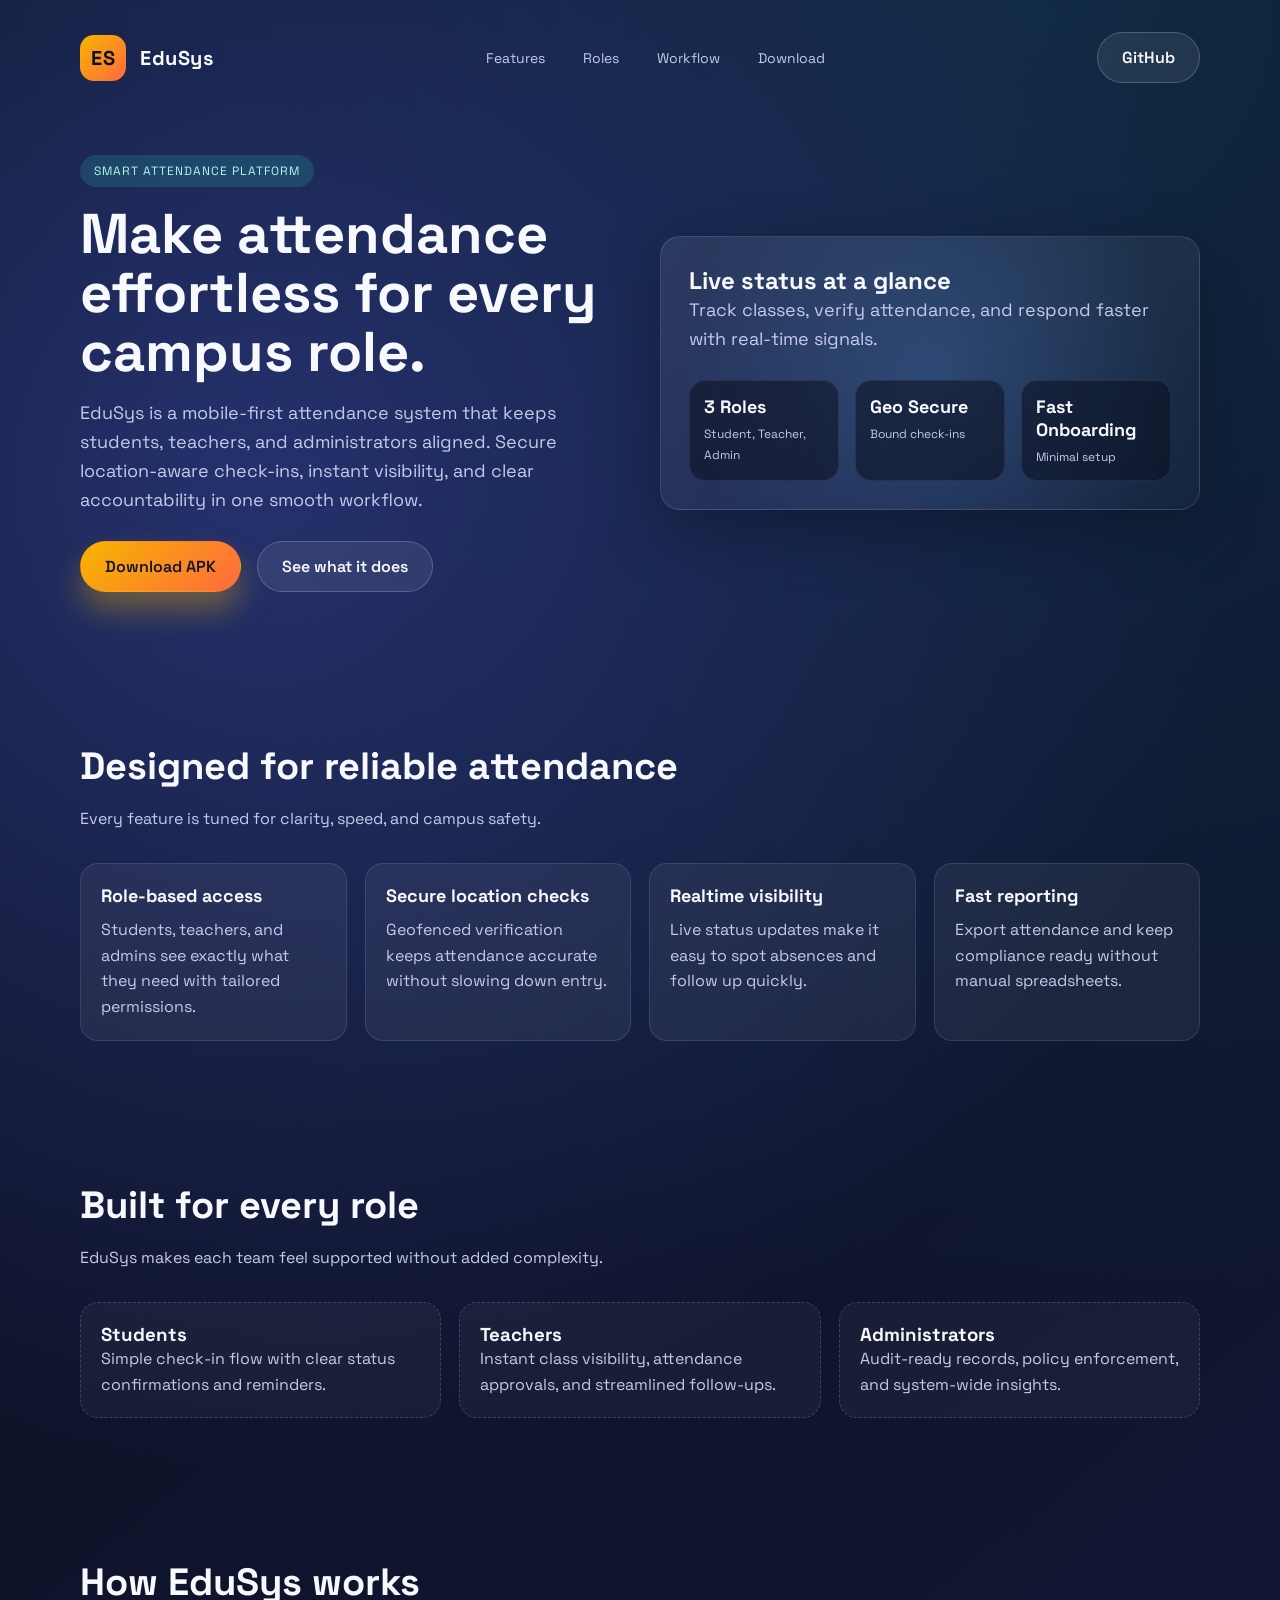
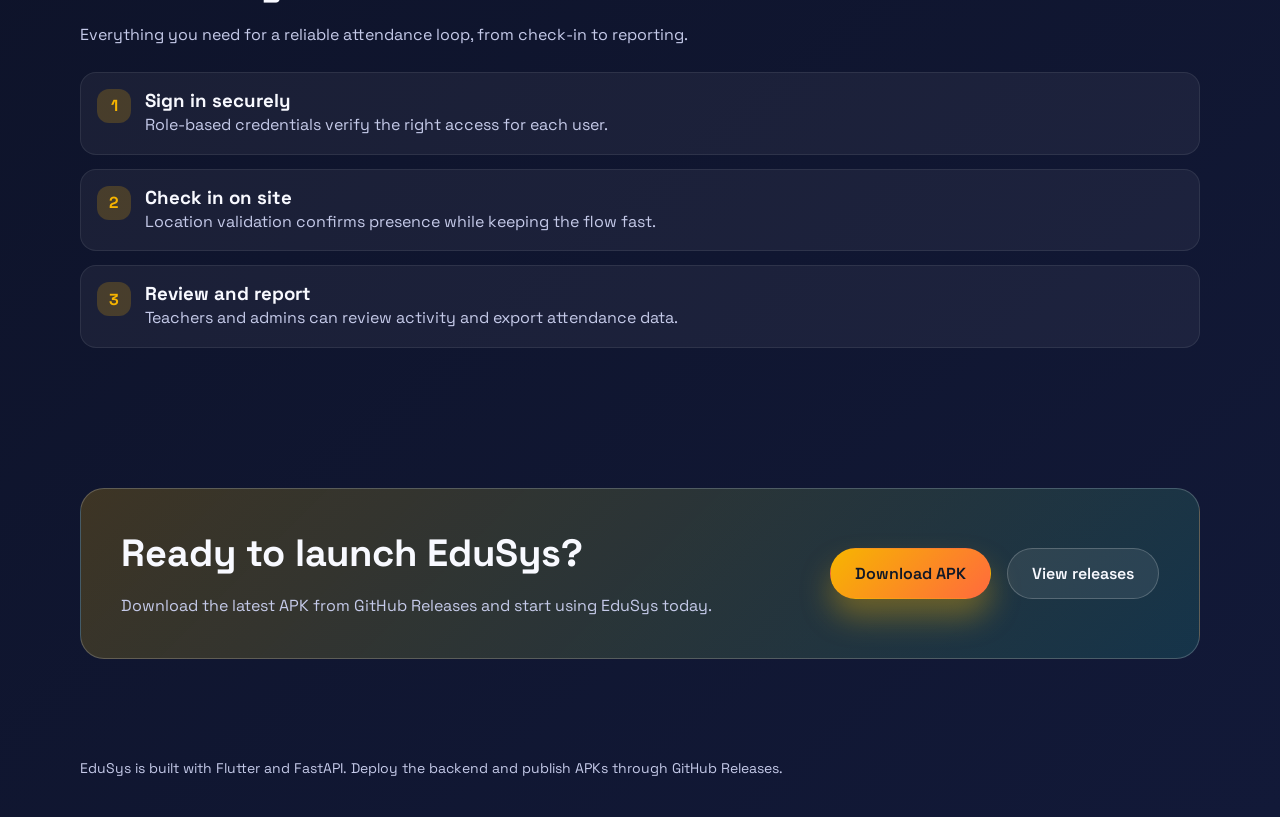
==== docs/index.html @ 2bd767e4 "Add EduSys landing page with APK download" ====
<!DOCTYPE html>
<html lang="en">
<head>
  <meta charset="UTF-8" />
  <meta name="viewport" content="width=device-width, initial-scale=1" />
  <meta name="description" content="EduSys is a role-based attendance platform with secure check-ins, real-time visibility, and mobile-first workflows." />
  <title>EduSys | Smart Attendance</title>
  <link rel="preconnect" href="https://fonts.googleapis.com" />
  <link rel="preconnect" href="https://fonts.gstatic.com" crossorigin />
  <link href="https://fonts.googleapis.com/css2?family=Space+Grotesk:wght@400;500;600;700&display=swap" rel="stylesheet" />
  <link rel="stylesheet" href="styles.css" />
</head>
<body>
  <header>
    <div class="container nav">
      <div class="brand">
        <div class="logo">ES</div>
        <span>EduSys</span>
      </div>
      <nav class="nav-links">
        <a href="#features">Features</a>
        <a href="#roles">Roles</a>
        <a href="#flow">Workflow</a>
        <a href="#download">Download</a>
      </nav>
      <a class="button button-secondary" href="https://github.com/NihalMishra3009/EduSys">GitHub</a>
    </div>
  </header>

  <main class="container">
    <section class="hero">
      <div>
        <div class="badge fade-in">Smart Attendance Platform</div>
        <h1 class="fade-in delay-1">Make attendance effortless for every campus role.</h1>
        <p class="fade-in delay-2">
          EduSys is a mobile-first attendance system that keeps students, teachers, and administrators aligned. Secure
          location-aware check-ins, instant visibility, and clear accountability in one smooth workflow.
        </p>
        <div class="cta-row fade-in delay-3">
          <a class="button button-primary" href="https://github.com/NihalMishra3009/EduSys/releases/latest/download/EduSys.apk">
            Download APK
          </a>
          <a class="button button-secondary" href="#features">See what it does</a>
        </div>
      </div>
      <div class="hero-card">
        <div class="hero-card-content">
          <h2>Live status at a glance</h2>
          <p>Track classes, verify attendance, and respond faster with real-time signals.</p>
          <div class="metric-grid">
            <div class="metric">
              <h3>3 Roles</h3>
              <span>Student, Teacher, Admin</span>
            </div>
            <div class="metric">
              <h3>Geo Secure</h3>
              <span>Bound check-ins</span>
            </div>
            <div class="metric">
              <h3>Fast Onboarding</h3>
              <span>Minimal setup</span>
            </div>
          </div>
        </div>
      </div>
    </section>

    <section id="features" class="section">
      <h2>Designed for reliable attendance</h2>
      <p>Every feature is tuned for clarity, speed, and campus safety.</p>
      <div class="feature-grid">
        <div class="feature-card">
          <h3>Role-based access</h3>
          <p>Students, teachers, and admins see exactly what they need with tailored permissions.</p>
        </div>
        <div class="feature-card">
          <h3>Secure location checks</h3>
          <p>Geofenced verification keeps attendance accurate without slowing down entry.</p>
        </div>
        <div class="feature-card">
          <h3>Realtime visibility</h3>
          <p>Live status updates make it easy to spot absences and follow up quickly.</p>
        </div>
        <div class="feature-card">
          <h3>Fast reporting</h3>
          <p>Export attendance and keep compliance ready without manual spreadsheets.</p>
        </div>
      </div>
    </section>

    <section id="roles" class="section">
      <h2>Built for every role</h2>
      <p>EduSys makes each team feel supported without added complexity.</p>
      <div class="role-grid">
        <div class="role-card">
          <h3>Students</h3>
          <p>Simple check-in flow with clear status confirmations and reminders.</p>
        </div>
        <div class="role-card">
          <h3>Teachers</h3>
          <p>Instant class visibility, attendance approvals, and streamlined follow-ups.</p>
        </div>
        <div class="role-card">
          <h3>Administrators</h3>
          <p>Audit-ready records, policy enforcement, and system-wide insights.</p>
        </div>
      </div>
    </section>

    <section id="flow" class="section">
      <h2>How EduSys works</h2>
      <p>Everything you need for a reliable attendance loop, from check-in to reporting.</p>
      <div class="steps">
        <div class="step">
          <span>1</span>
          <div>
            <h3>Sign in securely</h3>
            <p>Role-based credentials verify the right access for each user.</p>
          </div>
        </div>
        <div class="step">
          <span>2</span>
          <div>
            <h3>Check in on site</h3>
            <p>Location validation confirms presence while keeping the flow fast.</p>
          </div>
        </div>
        <div class="step">
          <span>3</span>
          <div>
            <h3>Review and report</h3>
            <p>Teachers and admins can review activity and export attendance data.</p>
          </div>
        </div>
      </div>
    </section>

    <section id="download" class="section">
      <div class="cta">
        <div>
          <h2>Ready to launch EduSys?</h2>
          <p>Download the latest APK from GitHub Releases and start using EduSys today.</p>
        </div>
        <div class="cta-row">
          <a class="button button-primary" href="https://github.com/NihalMishra3009/EduSys/releases/latest/download/EduSys.apk">
            Download APK
          </a>
          <a class="button button-secondary" href="https://github.com/NihalMishra3009/EduSys/releases">View releases</a>
        </div>
      </div>
    </section>
  </main>

  <footer>
    <div class="container">
      <p>EduSys is built with Flutter and FastAPI. Deploy the backend and publish APKs through GitHub Releases.</p>
    </div>
  </footer>
</body>
</html>
---- docs/styles.css ----
:root {
  color-scheme: light;
  --bg: #0b0f1f;
  --bg-2: #121938;
  --surface: rgba(255, 255, 255, 0.08);
  --surface-2: rgba(255, 255, 255, 0.14);
  --text: #f8f9ff;
  --muted: #c5cae9;
  --accent: #f7b500;
  --accent-2: #2dd4bf;
  --accent-3: #60a5fa;
  --shadow: 0 20px 60px rgba(11, 15, 31, 0.45);
  --radius: 20px;
}

* {
  box-sizing: border-box;
  margin: 0;
  padding: 0;
}

body {
  font-family: "Space Grotesk", "Segoe UI", sans-serif;
  background: radial-gradient(circle at 20% 20%, #25316d 0%, transparent 45%),
    radial-gradient(circle at 80% 0%, #102a43 0%, transparent 50%),
    linear-gradient(140deg, var(--bg), var(--bg-2));
  color: var(--text);
  min-height: 100vh;
}

a {
  color: inherit;
  text-decoration: none;
}

.container {
  width: min(1120px, 90vw);
  margin: 0 auto;
}

header {
  padding: 32px 0 16px;
}

.nav {
  display: flex;
  align-items: center;
  justify-content: space-between;
  gap: 20px;
}

.brand {
  display: flex;
  align-items: center;
  gap: 14px;
  font-weight: 700;
  font-size: 20px;
  letter-spacing: 0.5px;
}

.logo {
  width: 46px;
  height: 46px;
  border-radius: 14px;
  background: linear-gradient(135deg, #f7b500, #ff6a3d);
  display: grid;
  place-items: center;
  color: #0b0f1f;
  font-weight: 800;
}

.nav-links {
  display: flex;
  gap: 18px;
  font-size: 14px;
  color: var(--muted);
}

.nav-links a {
  padding: 8px 10px;
  border-radius: 999px;
  transition: background 0.2s ease;
}

.nav-links a:hover {
  background: var(--surface);
}

.hero {
  display: grid;
  grid-template-columns: repeat(auto-fit, minmax(280px, 1fr));
  gap: 40px;
  align-items: center;
  padding: 56px 0 80px;
}

.hero h1 {
  font-size: clamp(32px, 5vw, 56px);
  line-height: 1.05;
  margin-bottom: 18px;
}

.hero p {
  font-size: 18px;
  color: var(--muted);
  line-height: 1.6;
  margin-bottom: 26px;
}

.cta-row {
  display: flex;
  flex-wrap: wrap;
  gap: 16px;
  align-items: center;
}

.button {
  padding: 14px 24px;
  border-radius: 999px;
  font-weight: 600;
  display: inline-flex;
  align-items: center;
  gap: 10px;
  border: 1px solid transparent;
  transition: transform 0.2s ease, box-shadow 0.2s ease, background 0.2s ease;
}

.button-primary {
  background: linear-gradient(135deg, var(--accent), #ff6a3d);
  color: #111827;
  box-shadow: 0 18px 30px rgba(247, 181, 0, 0.35);
}

.button-primary:hover {
  transform: translateY(-2px);
  box-shadow: 0 22px 40px rgba(247, 181, 0, 0.4);
}

.button-secondary {
  background: var(--surface);
  border-color: rgba(255, 255, 255, 0.2);
  color: var(--text);
}

.button-secondary:hover {
  transform: translateY(-2px);
  background: var(--surface-2);
}

.badge {
  display: inline-flex;
  align-items: center;
  gap: 8px;
  font-size: 12px;
  text-transform: uppercase;
  letter-spacing: 1px;
  padding: 8px 14px;
  border-radius: 999px;
  background: rgba(45, 212, 191, 0.18);
  color: #b4f5ea;
  margin-bottom: 18px;
}

.hero-card {
  background: linear-gradient(160deg, rgba(255, 255, 255, 0.08), rgba(255, 255, 255, 0.02));
  border: 1px solid rgba(255, 255, 255, 0.12);
  border-radius: var(--radius);
  padding: 28px;
  box-shadow: var(--shadow);
  position: relative;
  overflow: hidden;
  animation: float 6s ease-in-out infinite;
}

.hero-card::after {
  content: "";
  position: absolute;
  inset: -60px;
  background: radial-gradient(circle, rgba(96, 165, 250, 0.25), transparent 65%);
  opacity: 0.8;
}

.hero-card-content {
  position: relative;
  z-index: 1;
}

.metric-grid {
  display: grid;
  grid-template-columns: repeat(auto-fit, minmax(140px, 1fr));
  gap: 16px;
  margin-top: 24px;
}

.metric {
  background: rgba(11, 15, 31, 0.55);
  border-radius: 16px;
  padding: 14px;
  border: 1px solid rgba(255, 255, 255, 0.08);
}

.metric h3 {
  font-size: 18px;
  margin-bottom: 4px;
}

.metric span {
  font-size: 12px;
  color: var(--muted);
}

.section {
  padding: 70px 0;
}

.section h2 {
  font-size: clamp(26px, 4vw, 38px);
  margin-bottom: 16px;
}

.section p {
  color: var(--muted);
  line-height: 1.6;
}

.feature-grid {
  display: grid;
  grid-template-columns: repeat(auto-fit, minmax(240px, 1fr));
  gap: 18px;
  margin-top: 32px;
}

.feature-card {
  background: rgba(255, 255, 255, 0.06);
  border-radius: 18px;
  padding: 20px;
  border: 1px solid rgba(255, 255, 255, 0.1);
}

.feature-card h3 {
  font-size: 18px;
  margin-bottom: 10px;
}

.role-grid {
  display: grid;
  grid-template-columns: repeat(auto-fit, minmax(220px, 1fr));
  gap: 18px;
  margin-top: 32px;
}

.role-card {
  background: rgba(255, 255, 255, 0.04);
  border-radius: 18px;
  padding: 20px;
  border: 1px dashed rgba(255, 255, 255, 0.16);
}

.steps {
  margin-top: 24px;
  display: grid;
  gap: 14px;
}

.step {
  display: flex;
  gap: 14px;
  align-items: flex-start;
  padding: 16px;
  border-radius: 16px;
  background: rgba(255, 255, 255, 0.05);
  border: 1px solid rgba(255, 255, 255, 0.08);
}

.step span {
  width: 34px;
  height: 34px;
  border-radius: 12px;
  background: rgba(247, 181, 0, 0.2);
  display: grid;
  place-items: center;
  font-weight: 700;
  color: var(--accent);
}

.cta {
  background: linear-gradient(135deg, rgba(247, 181, 0, 0.2), rgba(45, 212, 191, 0.15));
  padding: 40px;
  border-radius: 24px;
  border: 1px solid rgba(255, 255, 255, 0.2);
  display: flex;
  flex-wrap: wrap;
  align-items: center;
  justify-content: space-between;
  gap: 20px;
}

footer {
  padding: 30px 0 40px;
  color: var(--muted);
  font-size: 14px;
}

.fade-in {
  animation: fadeUp 0.9s ease forwards;
  opacity: 0;
}

.delay-1 { animation-delay: 0.1s; }
.delay-2 { animation-delay: 0.2s; }
.delay-3 { animation-delay: 0.3s; }

@keyframes fadeUp {
  from {
    opacity: 0;
    transform: translateY(18px);
  }
  to {
    opacity: 1;
    transform: translateY(0);
  }
}

@keyframes float {
  0%, 100% {
    transform: translateY(0);
  }
  50% {
    transform: translateY(-10px);
  }
}

@media (max-width: 700px) {
  .nav-links {
    display: none;
  }

  .cta {
    text-align: left;
  }
}
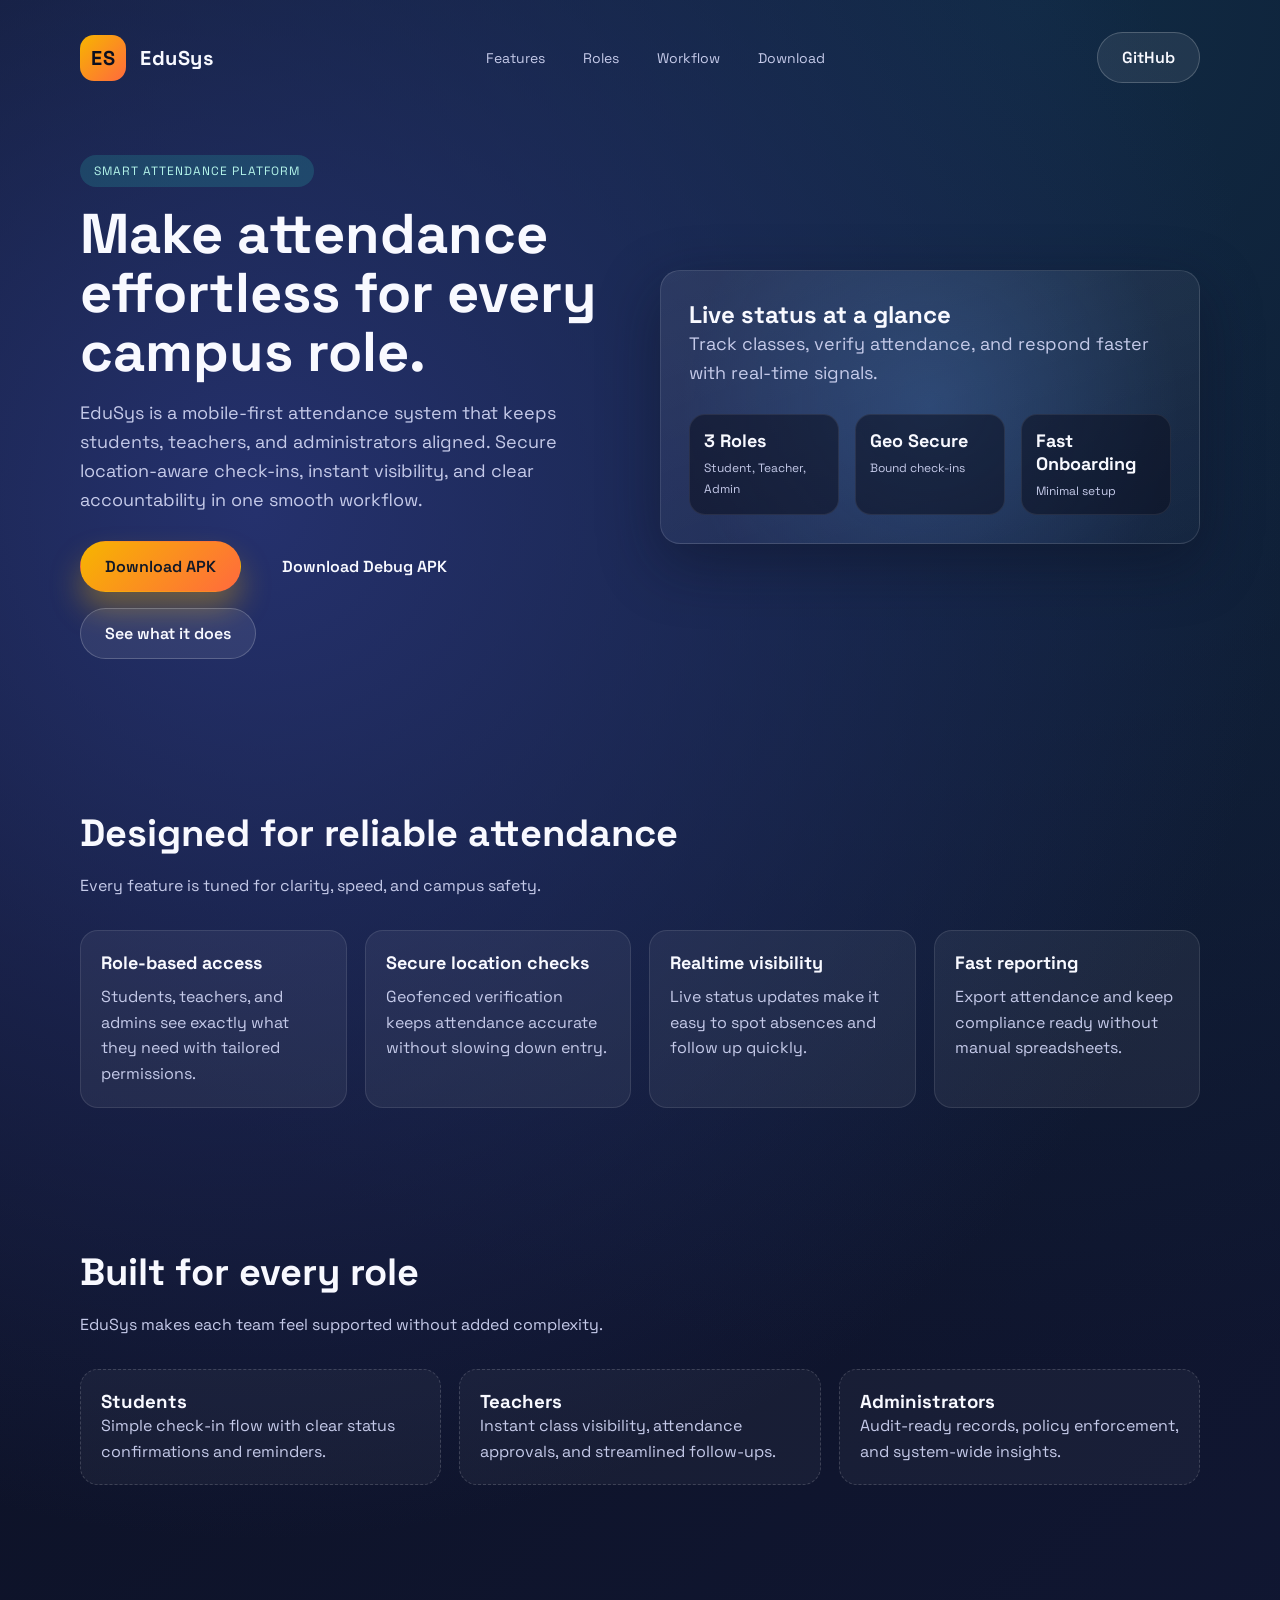
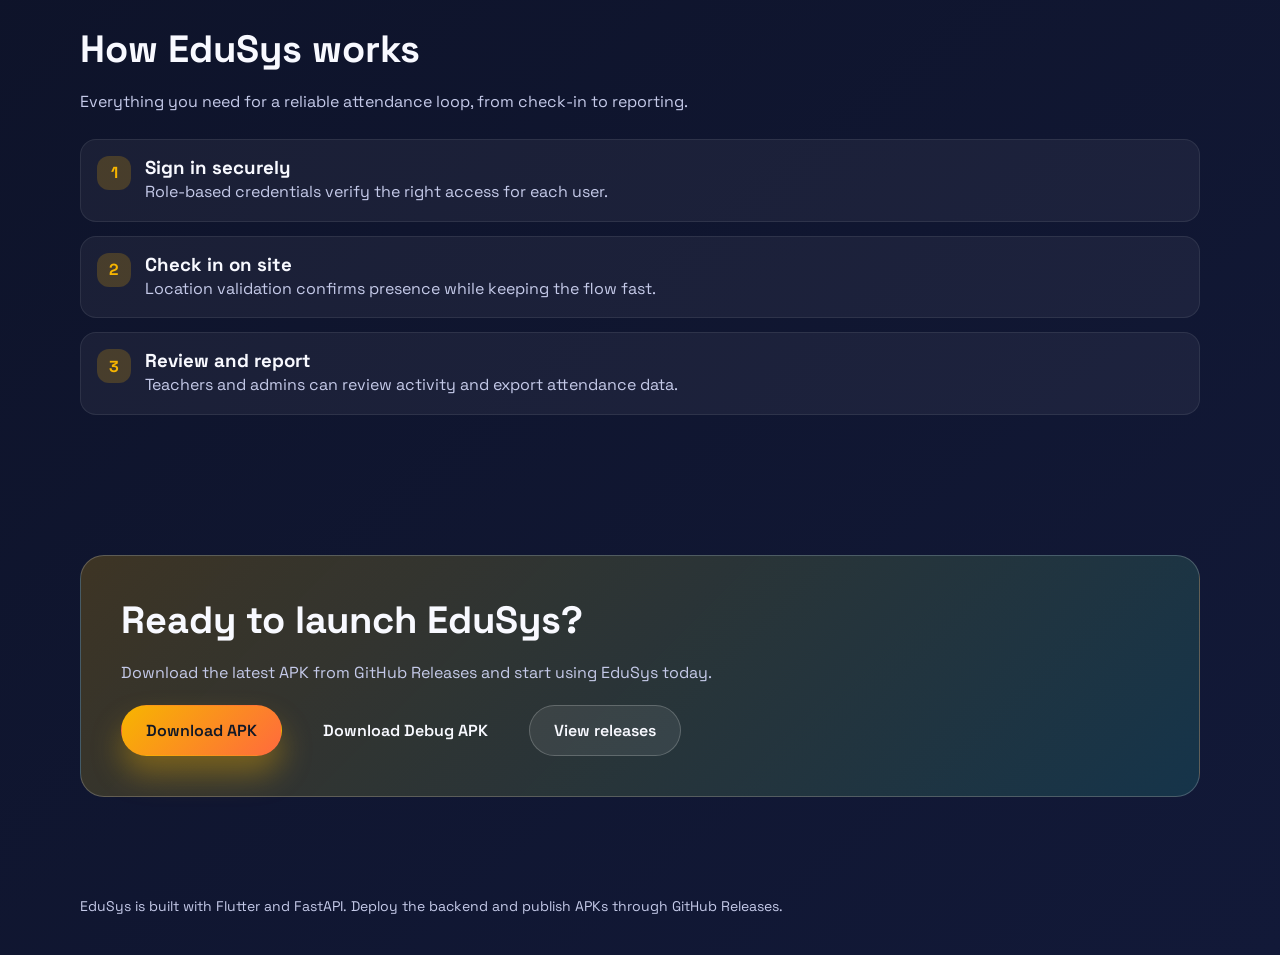
==== commit cb7bc3f3: "Add debug APK download link" ====
--- a/docs/index.html
+++ b/docs/index.html
@@ -39,6 +39,9 @@
         <div class="cta-row fade-in delay-3">
           <a class="button button-primary" href="https://github.com/NihalMishra3009/EduSys/releases/latest/download/EduSys.apk">
             Download APK
+          </a>
+          <a class="button button-outline" href="https://github.com/NihalMishra3009/EduSys/releases/latest/download/EduSys-debug.apk">
+            Download Debug APK
           </a>
           <a class="button button-secondary" href="#features">See what it does</a>
         </div>
@@ -145,6 +148,9 @@
           <a class="button button-primary" href="https://github.com/NihalMishra3009/EduSys/releases/latest/download/EduSys.apk">
             Download APK
           </a>
+          <a class="button button-outline" href="https://github.com/NihalMishra3009/EduSys/releases/latest/download/EduSys-debug.apk">
+            Download Debug APK
+          </a>
           <a class="button button-secondary" href="https://github.com/NihalMishra3009/EduSys/releases">View releases</a>
         </div>
       </div>
@@ -157,4 +163,4 @@
     </div>
   </footer>
 </body>
-</html>+</html>
